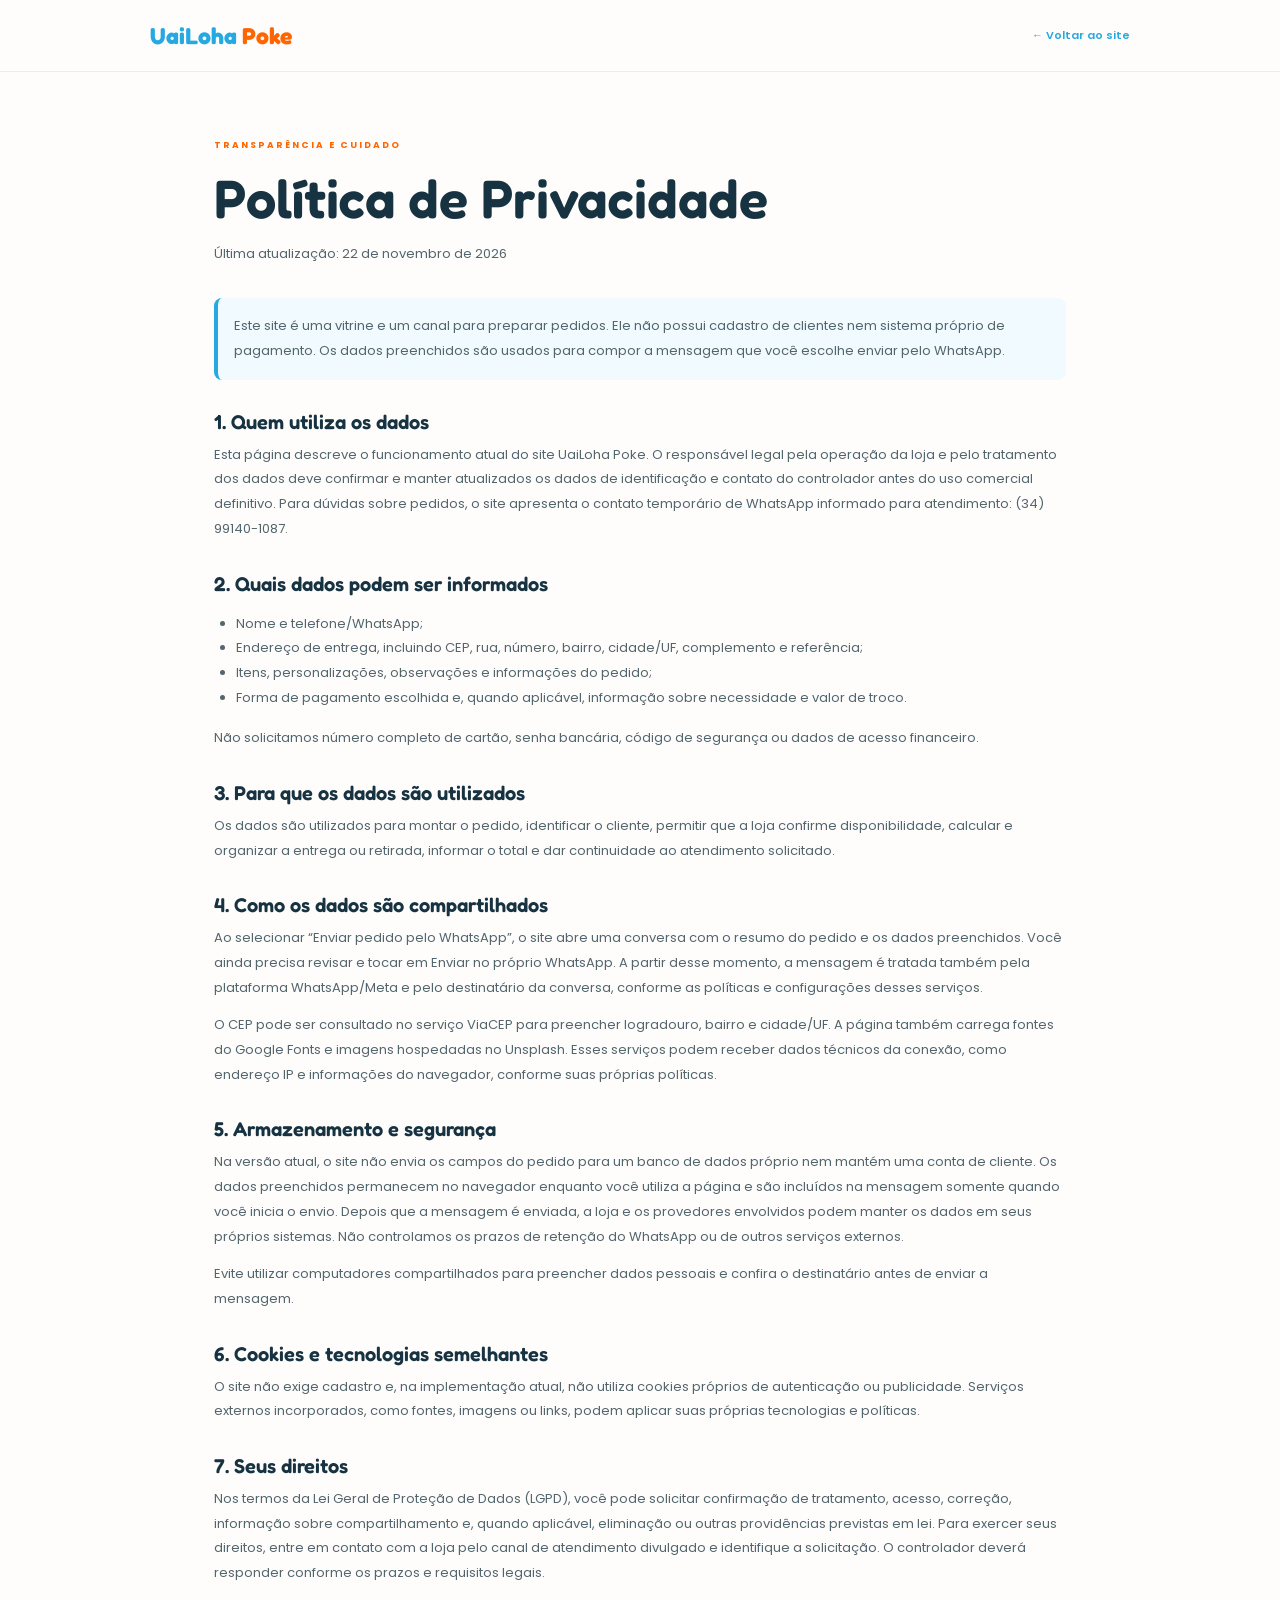
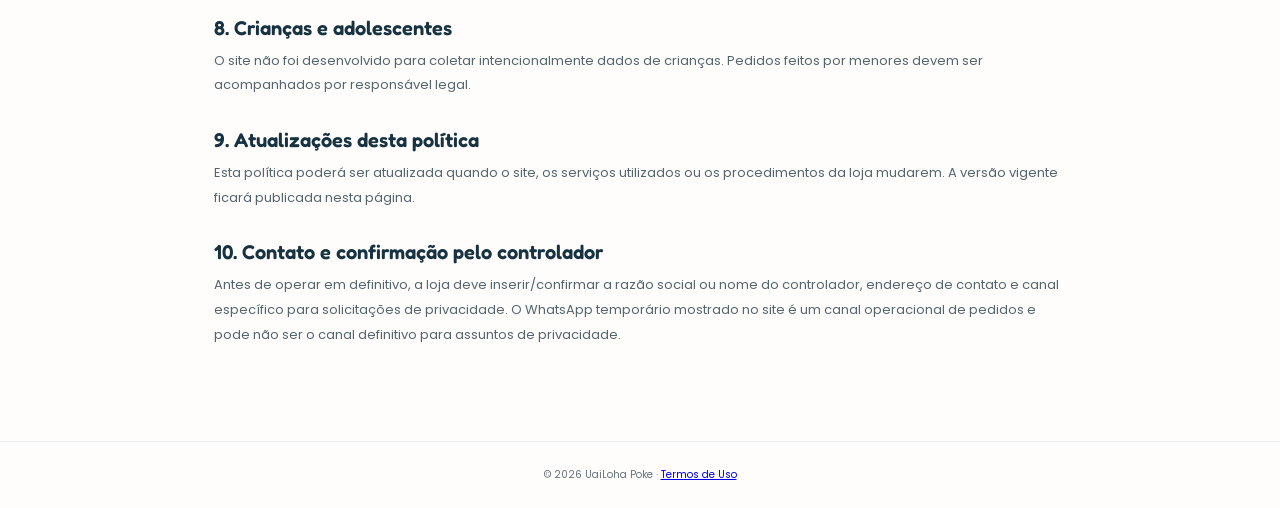
==== politica-de-privacidade.html @ 36ab9972 "Adiciona política de privacidade" ====
<!doctype html>
<html lang="pt-BR"><head><meta charset="UTF-8"><meta name="viewport" content="width=device-width, initial-scale=1"><meta name="theme-color" content="#fffdfc"><meta name="description" content="Entenda quais dados são utilizados no pedido da UaiLoha Poke, para quais finalidades e como são compartilhados."><meta name="robots" content="index,follow"><link rel="canonical" href="https://uailoha-poke.vercel.app/politica-de-privacidade.html"><link rel="preconnect" href="https://fonts.googleapis.com"><link rel="preconnect" href="https://fonts.gstatic.com" crossorigin><link href="https://fonts.googleapis.com/css2?family=Fredoka:wght@500;600;700&family=Poppins:wght@400;500;600;700&display=swap" rel="stylesheet"><link rel="stylesheet" href="styles.css"><style>
.legal-page{min-height:100vh;background:#fffdfc}.legal-header{padding:22px max(6%,calc((100% - 980px)/2));display:flex;align-items:center;justify-content:space-between;border-bottom:1px solid #e9eff1}.legal-brand{font:700 23px var(--fredoka);color:#26a9e1;text-decoration:none}.legal-brand span{color:#ff6600}.legal-back{font:600 11px var(--poppins);color:#26a9e1;text-decoration:none}.legal-content{max-width:900px;margin:0 auto;padding:58px 24px 80px}.legal-content .eyebrow{color:#ff6600}.legal-content h1{font:600 clamp(36px,6vw,54px)/1.05 var(--fredoka);color:#173342;margin:15px 0}.legal-updated{font:400 11px var(--poppins);color:#65737a;margin-bottom:32px}.legal-content h2{font:600 20px var(--fredoka);color:#173342;margin:30px 0 9px}.legal-content p,.legal-content li{font:400 13px/1.9 var(--poppins);color:#53656d}.legal-content ul{padding-left:22px}.legal-alert{background:#f0faff;border-left:4px solid #26a9e1;border-radius:8px;padding:16px;margin:22px 0}.legal-alert p{margin:0}.legal-footer{text-align:center;padding:25px;border-top:1px solid #e9eff1;font:400 10px var(--poppins);color:#65737a}@media(max-width:600px){.legal-header{padding:18px 20px}.legal-content{padding:40px 20px 60px}.legal-content p,.legal-content li{font-size:12px}}
</style><title>Política de Privacidade | UaiLoha Poke</title></head>
<body class="legal-page"><header class="legal-header"><a class="legal-brand" href="index.html">UaiLoha <span>Poke</span></a><a class="legal-back" href="index.html">← Voltar ao site</a></header>
<main class="legal-content"><span class="eyebrow">TRANSPARÊNCIA E CUIDADO</span><h1>Política de Privacidade</h1><p class="legal-updated">Última atualização: 22 de novembro de 2026</p>
<div class="legal-alert"><p>Este site é uma vitrine e um canal para preparar pedidos. Ele não possui cadastro de clientes nem sistema próprio de pagamento. Os dados preenchidos são usados para compor a mensagem que você escolhe enviar pelo WhatsApp.</p></div>
<h2>1. Quem utiliza os dados</h2><p>Esta página descreve o funcionamento atual do site UaiLoha Poke. O responsável legal pela operação da loja e pelo tratamento dos dados deve confirmar e manter atualizados os dados de identificação e contato do controlador antes do uso comercial definitivo. Para dúvidas sobre pedidos, o site apresenta o contato temporário de WhatsApp informado para atendimento: (34) 99140-1087.</p>
<h2>2. Quais dados podem ser informados</h2><ul><li>Nome e telefone/WhatsApp;</li><li>Endereço de entrega, incluindo CEP, rua, número, bairro, cidade/UF, complemento e referência;</li><li>Itens, personalizações, observações e informações do pedido;</li><li>Forma de pagamento escolhida e, quando aplicável, informação sobre necessidade e valor de troco.</li></ul><p>Não solicitamos número completo de cartão, senha bancária, código de segurança ou dados de acesso financeiro.</p>
<h2>3. Para que os dados são utilizados</h2><p>Os dados são utilizados para montar o pedido, identificar o cliente, permitir que a loja confirme disponibilidade, calcular e organizar a entrega ou retirada, informar o total e dar continuidade ao atendimento solicitado.</p>
<h2>4. Como os dados são compartilhados</h2><p>Ao selecionar “Enviar pedido pelo WhatsApp”, o site abre uma conversa com o resumo do pedido e os dados preenchidos. Você ainda precisa revisar e tocar em Enviar no próprio WhatsApp. A partir desse momento, a mensagem é tratada também pela plataforma WhatsApp/Meta e pelo destinatário da conversa, conforme as políticas e configurações desses serviços.</p><p>O CEP pode ser consultado no serviço ViaCEP para preencher logradouro, bairro e cidade/UF. A página também carrega fontes do Google Fonts e imagens hospedadas no Unsplash. Esses serviços podem receber dados técnicos da conexão, como endereço IP e informações do navegador, conforme suas próprias políticas.</p>
<h2>5. Armazenamento e segurança</h2><p>Na versão atual, o site não envia os campos do pedido para um banco de dados próprio nem mantém uma conta de cliente. Os dados preenchidos permanecem no navegador enquanto você utiliza a página e são incluídos na mensagem somente quando você inicia o envio. Depois que a mensagem é enviada, a loja e os provedores envolvidos podem manter os dados em seus próprios sistemas. Não controlamos os prazos de retenção do WhatsApp ou de outros serviços externos.</p><p>Evite utilizar computadores compartilhados para preencher dados pessoais e confira o destinatário antes de enviar a mensagem.</p>
<h2>6. Cookies e tecnologias semelhantes</h2><p>O site não exige cadastro e, na implementação atual, não utiliza cookies próprios de autenticação ou publicidade. Serviços externos incorporados, como fontes, imagens ou links, podem aplicar suas próprias tecnologias e políticas.</p>
<h2>7. Seus direitos</h2><p>Nos termos da Lei Geral de Proteção de Dados (LGPD), você pode solicitar confirmação de tratamento, acesso, correção, informação sobre compartilhamento e, quando aplicável, eliminação ou outras providências previstas em lei. Para exercer seus direitos, entre em contato com a loja pelo canal de atendimento divulgado e identifique a solicitação. O controlador deverá responder conforme os prazos e requisitos legais.</p>
<h2>8. Crianças e adolescentes</h2><p>O site não foi desenvolvido para coletar intencionalmente dados de crianças. Pedidos feitos por menores devem ser acompanhados por responsável legal.</p>
<h2>9. Atualizações desta política</h2><p>Esta política poderá ser atualizada quando o site, os serviços utilizados ou os procedimentos da loja mudarem. A versão vigente ficará publicada nesta página.</p>
<h2>10. Contato e confirmação pelo controlador</h2><p>Antes de operar em definitivo, a loja deve inserir/confirmar a razão social ou nome do controlador, endereço de contato e canal específico para solicitações de privacidade. O WhatsApp temporário mostrado no site é um canal operacional de pedidos e pode não ser o canal definitivo para assuntos de privacidade.</p>
</main><footer class="legal-footer">© 2026 UaiLoha Poke · <a href="termos-de-uso.html">Termos de Uso</a></footer></body></html>
---- styles.css ----
:root{--blue:#26a9e1;--orange:#ff6600;--cream:#fffdfc;--ink:#173342;--muted:#65737a;--line:#e9eff1;--fredoka:"Fredoka",sans-serif;--poppins:"Poppins",sans-serif}*{box-sizing:border-box}html{scroll-behavior:smooth}body{margin:0;background:var(--cream);color:var(--ink);font-family:var(--poppins);-webkit-font-smoothing:antialiased}.announcement{height:30px;background:var(--blue);color:white;display:flex;align-items:center;justify-content:center;gap:10px;font-size:9px;font-weight:700;letter-spacing:1.8px}.announcement span{color:#fff;font-size:13px}.site-header{height:82px;padding:0 7.2%;display:flex;align-items:center;justify-content:space-between;background:var(--cream);position:relative;z-index:5;border-bottom:1px solid rgba(23,51,66,.06)}.brand{display:inline-flex;align-items:center;gap:9px;text-decoration:none;color:var(--blue)}.brand-mark{display:grid;place-items:center;width:39px;height:39px;border-radius:50%;background:var(--orange);color:white;font-size:23px}.brand-name{font:700 25px/ .8 var(--fredoka);letter-spacing:-1px}.brand-name>span{display:block;color:var(--orange);font-size:11px;letter-spacing:4px;margin-top:5px}.main-nav{display:flex;align-items:center;gap:37px}.main-nav a,.text-link{font-size:11px;font-weight:600;text-decoration:none;color:var(--ink);transition:.2s}.main-nav a:hover,.text-link:hover{color:var(--orange)}.main-nav .nav-cta{background:var(--orange);color:white;padding:13px 20px;border-radius:30px}.nav-cta span{margin-left:12px}.menu-toggle{display:none}.hero{position:relative;min-height:610px;padding:76px 10% 75px;display:grid;grid-template-columns:1fr 1fr;align-items:center;gap:5%;overflow:hidden;background:linear-gradient(110deg,#fffdfc 0%,#fffdfc 55%,#f0faff 55%,#f0faff 100%)}.hero-copy{max-width:510px;position:relative;z-index:2}.eyebrow{display:inline-flex;align-items:center;gap:9px;color:var(--orange);font-size:9px;font-weight:700;letter-spacing:2px}.eyebrow-dot{width:7px;height:7px;background:var(--blue);border-radius:50%}h1,h2,h3,p{margin-top:0}.hero h1{font:600 clamp(52px,6vw,82px)/.98 var(--fredoka);letter-spacing:-2.5px;margin:22px 0;color:var(--ink)}h1 em,h2 em{font-style:normal;color:var(--orange)}.hero-copy>p,.intro-copy>p,.section-heading>p{font-size:13px;line-height:2;color:var(--muted);max-width:400px}.hero-actions{display:flex;align-items:center;gap:25px;margin-top:30px}.button{display:inline-flex;align-items:center;gap:25px;padding:16px 22px;border-radius:30px;text-decoration:none;font-size:11px;font-weight:700;transition:transform .2s,box-shadow .2s}.button:hover{transform:translateY(-3px);box-shadow:0 9px 22px #17334220}.button-primary{background:var(--orange);color:white}.button span{font-size:16px}.text-link span{font-size:16px;margin-left:8px;color:var(--orange)}.hero-note{display:flex;align-items:center;gap:12px;margin-top:57px;font-size:8px;line-height:1.8;letter-spacing:1.3px;color:var(--muted)}.hero-note b{color:var(--ink)}.note-flower{font-size:28px;color:var(--blue)}.hero-visual{position:relative;max-width:510px;justify-self:center;width:100%;padding:15px}.hero-photo-wrap{height:420px;border-radius:48% 48% 43% 43%;overflow:hidden;transform:rotate(3deg);box-shadow:0 20px 60px #17334220;border:9px solid white}.hero-photo{width:100%;height:100%;object-fit:cover}.photo-sticker{position:absolute;display:grid;place-content:center;text-align:center;width:93px;height:93px;border-radius:50%;font:600 12px/1.15 var(--fredoka);letter-spacing:1px;box-shadow:0 8px 20px #17334220}.sticker-top{right:-2px;top:18px;background:var(--blue);color:white;transform:rotate(12deg)}.sticker-top b{font-size:18px}.sticker-bottom{left:-12px;bottom:25px;background:var(--orange);color:white;transform:rotate(-10deg);font-size:9px}.sticker-bottom span{font-size:21px}.decor{position:absolute;color:var(--orange);font-size:48px}.decor-one{left:-28px;top:38px}.decor-two{right:1px;bottom:0;color:var(--blue);font-size:36px}.hero-bottom{position:absolute;bottom:0;left:0;right:0;height:40px;padding:0 7%;display:flex;justify-content:space-between;align-items:center;border-top:1px solid #17334212;color:#8b999e;font-size:8px;font-weight:600;letter-spacing:1.5px}.section-pad{padding:105px 12%}.intro{display:grid;grid-template-columns:1fr 1fr;align-items:center;gap:12%;background:white}.intro-art{position:relative;max-width:440px}.intro-art img{display:block;width:100%;height:360px;object-fit:cover;border-radius:12px 100px 12px 12px}.round-stamp{position:absolute;right:-32px;bottom:22px;width:112px;height:112px;border-radius:50%;display:grid;place-content:center;text-align:center;background:var(--blue);color:white;font:600 12px/1.3 var(--fredoka);letter-spacing:1px;transform:rotate(9deg);border:5px solid white}.round-stamp b{font-size:20px}.intro-copy h2,.section-heading h2,.closing-cta h2{font:600 clamp(38px,4.5vw,58px)/1.08 var(--fredoka);letter-spacing:-1px;margin:18px 0}.intro-copy>p{max-width:430px;margin-bottom:25px}.orange-link{color:var(--orange)}.build-section{background:#f1faff}.section-heading{text-align:center;max-width:600px;margin:0 auto 43px}.section-heading h2{margin:14px 0}.section-heading>p{margin:0 auto;max-width:500px}.build-grid{display:grid;grid-template-columns:repeat(3,1fr);gap:18px}.build-card{min-height:255px;padding:24px 25px;border-radius:12px;position:relative;overflow:hidden}.card-blue{background:#dff4fd}.card-orange{background:#fff0e7}.card-cream{background:#fffdfc;border:1px solid #e9eff1}.card-number{font-size:8px;font-weight:700;letter-spacing:1.7px;color:#73848a}.ingredient-art{height:100px;display:grid;place-items:center;font-size:74px;font-family:var(--fredoka);line-height:1}.art-base{color:var(--blue)}.art-flavor{color:var(--orange)}.art-finish{color:var(--blue)}.build-card h3{font:600 21px var(--fredoka);margin:9px 0 5px}.build-card p{font-size:10px;line-height:1.8;color:var(--muted);margin:0;max-width:240px}.menu-disclaimer{text-align:center;font-size:9px;color:#8b999e;margin:20px 0 0}.closing-cta{position:relative;text-align:center;background:var(--orange);color:white;padding:83px 20px 88px;overflow:hidden}.closing-cta .eyebrow{color:#fff4e9}.closing-cta h2{font-size:clamp(43px,5vw,65px);margin:15px 0}.closing-cta h2 em{color:#173342}.closing-cta p{font-size:12px;color:#fff1e7;margin-bottom:25px}.cta-flower{position:absolute;left:12%;top:28px;font-size:75px;opacity:.18}.button-light{background:white;color:var(--orange)}.site-footer{min-height:95px;padding:22px 7%;display:flex;align-items:center;justify-content:space-between;background:#fff;color:#89969b;font-size:8px;letter-spacing:1.2px}.footer-brand .brand-mark{width:32px;height:32px;font-size:18px}.footer-brand .brand-name{font-size:20px}.footer-brand .brand-name>span{font-size:9px}.site-footer>span b{color:var(--orange);font-size:13px}@media(max-width:850px){.site-header{padding:0 5%;height:72px}.main-nav{gap:18px}.hero{padding:60px 7% 70px;gap:2%}.hero-photo-wrap{height:350px}.section-pad{padding:80px 8%}.intro{gap:9%}}@media(max-width:650px){.announcement{height:27px;font-size:8px;letter-spacing:1.2px}.site-header{height:68px}.brand-name{font-size:22px}.brand-mark{width:34px;height:34px}.menu-toggle{display:flex;flex-direction:column;gap:5px;border:0;background:none;padding:10px}.menu-toggle i{width:22px;height:2px;background:var(--ink);display:block}.main-nav{display:none;position:absolute;top:68px;left:0;right:0;padding:20px 6% 25px;background:white;box-shadow:0 15px 20px #17334212;flex-direction:column;align-items:stretch;gap:20px}.main-nav.open{display:flex}.main-nav a{font-size:12px}.main-nav .nav-cta{text-align:center}.hero{display:flex;flex-direction:column;align-items:stretch;padding:53px 7% 65px;background:linear-gradient(180deg,#fffdfc 0%,#fffdfc 48%,#f0faff 48%,#f0faff 100%);gap:35px}.hero h1{font-size:58px;letter-spacing:-2px;margin:17px 0}.hero-copy>p{font-size:12px;max-width:330px}.hero-actions{gap:17px;flex-wrap:wrap;margin-top:23px}.button{padding:14px 18px;gap:15px}.hero-note{margin-top:28px}.hero-visual{max-width:390px;width:90%;padding:10px}.hero-photo-wrap{height:300px;border-width:7px}.photo-sticker{width:78px;height:78px;font-size:10px}.sticker-top{right:-10px;top:8px}.sticker-bottom{left:-13px;bottom:16px;font-size:8px}.decor-one{left:-18px;top:22px;font-size:35px}.hero-bottom{height:34px;padding:0 6%;font-size:6px;letter-spacing:.8px}.hero-bottom span:last-child{display:none}.section-pad{padding:70px 7%}.intro{display:flex;flex-direction:column;align-items:stretch;gap:43px}.intro-art{width:88%;margin:0 auto}.intro-art img{height:280px}.round-stamp{width:95px;height:95px;right:-26px;font-size:10px}.intro-copy h2,.section-heading h2{font-size:43px}.intro-copy>p,.section-heading>p{font-size:11px}.build-grid{grid-template-columns:1fr;gap:12px}.build-card{min-height:205px;padding:20px 23px}.ingredient-art{height:75px;font-size:58px}.build-card h3{font-size:20px}.closing-cta{padding:70px 20px 75px}.closing-cta h2{font-size:48px}.cta-flower{left:4%;font-size:52px}.site-footer{padding:23px 6%;gap:15px;flex-wrap:wrap}.site-footer>span:nth-child(2){order:3;width:100%;text-align:center}.site-footer>span:last-child{font-size:7px}}
/* Logo oficial enviado pelo cliente */
.brand-logo{display:block;width:190px;height:58px;object-fit:contain;object-position:left center}.footer-logo{width:160px;height:48px}@media(max-width:650px){.brand-logo{width:158px;height:50px}.footer-logo{width:145px;height:44px}}

/* Ajuste fino: logo proporcional e contida no cabeçalho */
.site-header{height:76px;min-height:76px}
.site-header .brand{height:100%;display:flex;align-items:center;flex:0 0 auto;max-width:195px;overflow:hidden}
.site-header .brand-logo{width:auto!important;height:auto!important;max-width:170px!important;max-height:50px!important;object-fit:contain;object-position:left center}
.site-footer .footer-logo{width:auto!important;height:auto!important;max-width:155px!important;max-height:44px!important;object-fit:contain}
@media(max-width:650px){
  .site-header{height:68px;min-height:68px}
  .site-header .brand{max-width:162px}
  .site-header .brand-logo{max-width:145px!important;max-height:43px!important}
  .site-footer .footer-logo{max-width:135px!important;max-height:39px!important}
}


/* Cardápio demonstrativo */
.menu-grid{display:grid;grid-template-columns:repeat(2,minmax(0,1fr));gap:22px;max-width:980px;margin:0 auto}
.menu-card{background:#fff;border:1px solid #e9eff1;border-radius:16px;overflow:hidden;box-shadow:0 8px 26px #1733420b;transition:transform .22s,box-shadow .22s}
.menu-card:hover{transform:translateY(-5px);box-shadow:0 15px 32px #17334216}
.menu-photo{height:230px;position:relative;overflow:hidden;background:#eaf7fc}
.menu-photo img{width:100%;height:100%;object-fit:cover;display:block;transition:transform .35s}
.menu-card:hover .menu-photo img{transform:scale(1.04)}
.menu-tag{position:absolute;top:15px;left:15px;background:var(--blue);color:#fff;padding:8px 12px;border-radius:30px;font-size:8px;font-weight:700;letter-spacing:1px}
.menu-tag.tag-orange{background:var(--orange)}
.menu-info{padding:20px 21px 17px}
.menu-title-row{display:flex;align-items:center;justify-content:space-between;gap:12px}
.menu-title-row h3{font:600 23px var(--fredoka);margin:0;color:var(--ink)}
.menu-title-row strong{font:700 17px var(--fredoka);color:var(--orange);white-space:nowrap}
.menu-info>p{font-size:10px;line-height:1.9;color:var(--muted);margin:11px 0 16px;min-height:38px}
.menu-meta{border-top:1px solid var(--line);padding-top:12px;display:flex;justify-content:space-between;gap:10px;color:#829198;font-size:9px;font-weight:600}
.menu-disclaimer{max-width:720px;margin:24px auto 0;padding:12px 16px;border:1px dashed #cbdfe8;border-radius:9px;line-height:1.7}
@media(max-width:650px){.menu-grid{grid-template-columns:1fr;gap:16px}.menu-photo{height:210px}.menu-info{padding:17px}.menu-title-row h3{font-size:21px}.menu-title-row strong{font-size:16px}.menu-info>p{min-height:0}.menu-disclaimer{font-size:8px;margin-top:18px}}

/* Personalização do poke e sacola */
.bag-button{border:0;background:#e7f6fc;color:var(--ink);border-radius:30px;padding:11px 15px;font:600 11px var(--poppins);cursor:pointer;display:flex;align-items:center;gap:8px}
.bag-button b{background:var(--orange);color:#fff;border-radius:50%;min-width:20px;height:20px;display:grid;place-items:center;font-size:10px}
.menu-card{cursor:pointer}.menu-card:focus-within{outline:2px solid var(--blue)}
.ui-overlay,.bag-overlay{position:fixed;inset:0;background:#10232dcc;z-index:30;display:none;align-items:center;justify-content:center;padding:22px}
.ui-overlay.open,.bag-overlay.open{display:flex}
.customizer-panel{position:relative;background:#fffdfc;width:min(960px,100%);max-height:92vh;overflow:auto;border-radius:20px;display:grid;grid-template-columns:.85fr 1.15fr;box-shadow:0 25px 80px #07192355}
.customizer-image{min-height:100%;background:#eaf7fc}.customizer-image img{width:100%;height:100%;min-height:540px;object-fit:cover;display:block}
.customizer-content{padding:35px 34px 30px}.customizer-content h2,.bag-heading h2{font:600 35px var(--fredoka);margin:8px 0;color:var(--ink)}.customizer-content>p{font-size:11px;color:var(--muted);line-height:1.8}
.panel-close{border:0;background:#fff;color:var(--ink);font-size:28px;width:38px;height:38px;border-radius:50%;cursor:pointer;box-shadow:0 2px 12px #17334218}
.customizer-panel>.panel-close{position:absolute;right:14px;top:14px;z-index:2}
.ingredient-group{border-top:1px solid var(--line);padding:15px 0 10px}.ingredient-group h3{font:600 17px var(--fredoka);margin:0 0 10px}.ingredient-options{display:grid;grid-template-columns:repeat(2,minmax(0,1fr));gap:8px}
.ingredient-option{display:flex;align-items:center;gap:8px;border:1px solid #e5edf0;border-radius:9px;padding:9px;font-size:10px;color:var(--ink);cursor:pointer}
.ingredient-option input{accent-color:var(--orange);width:15px;height:15px}.ingredient-option span{flex:1}.ingredient-option small{color:var(--orange);font-weight:700;white-space:nowrap}
.nutrition-note{font-size:9px;line-height:1.6;color:#829198;padding:9px 0}
.custom-totals{display:flex;justify-content:space-between;gap:12px;background:#eff9fd;border-radius:12px;padding:14px 16px;margin:8px 0 15px}
.custom-totals div{display:flex;flex-direction:column;gap:4px}.custom-totals small{font-size:8px;letter-spacing:1px;color:#73848a;font-weight:700}.custom-totals strong{font:600 21px var(--fredoka);color:var(--orange)}
.add-to-bag{border:0;cursor:pointer;width:100%;justify-content:center}
.bag-overlay{justify-content:flex-end;padding:0}.bag-panel{height:100%;width:min(440px,100%);background:#fffdfc;padding:28px 25px;display:flex;flex-direction:column;box-shadow:-15px 0 55px #07192333}
.bag-heading{display:flex;align-items:center;justify-content:space-between;border-bottom:1px solid var(--line);padding-bottom:18px}.bag-heading h2{font-size:29px;margin-bottom:0}.bag-heading h2 span{color:var(--orange)}
.bag-items{flex:1;overflow:auto;padding:15px 0}.bag-empty{text-align:center;color:#829198;font-size:12px;padding:50px 15px}
.bag-item{border-bottom:1px solid var(--line);padding:13px 0;display:grid;grid-template-columns:1fr auto;gap:8px}.bag-item h3{font:600 17px var(--fredoka);margin:0 0 5px}.bag-item p{font-size:9px;line-height:1.6;color:#829198;margin:0}.bag-item strong{color:var(--orange);font:600 16px var(--fredoka)}
.bag-item-actions{display:flex;align-items:center;gap:8px;margin-top:9px}.bag-item-actions button{border:1px solid #dce8ec;background:white;border-radius:7px;padding:4px 9px;cursor:pointer;color:var(--ink)}.bag-item-actions .remove-item{color:#d64e36;border:0}
.bag-footer{border-top:1px solid var(--line);padding-top:16px}.bag-total{display:flex;justify-content:space-between;font-size:13px}.bag-total strong{font:600 23px var(--fredoka);color:var(--orange)}.bag-footer>p{font-size:10px;color:#829198;margin:5px 0 15px}.bag-checkout{border:0;width:100%;justify-content:center;cursor:pointer}.bag-checkout:disabled{opacity:.45;cursor:not-allowed}.bag-footer>small{display:block;text-align:center;font-size:8px;color:#929da2;margin-top:10px}
body.modal-open{overflow:hidden}
@media(max-width:700px){.bag-button{padding:9px 11px;font-size:10px}.customizer-panel{display:block;max-height:94vh}.customizer-image{height:170px;min-height:0}.customizer-image img{height:170px;min-height:0}.customizer-content{padding:22px 18px}.customizer-content h2{font-size:29px}.ingredient-options{gap:6px}.ingredient-option{font-size:9px;padding:8px}.ui-overlay{padding:10px}.customizer-panel>.panel-close{top:10px;right:10px}.bag-panel{padding:22px 18px}}

/* Avaliações e informações comerciais */
.trust-section{background:#fffdfc}
.trust-summary{max-width:920px;margin:0 auto 24px;padding:28px;display:grid;grid-template-columns:200px 1fr;gap:25px;align-items:center;background:#f0faff;border-radius:16px}
.rating-score{display:flex;flex-direction:column;align-items:center;gap:5px}
.rating-score>strong{font:700 58px/.95 var(--fredoka);color:var(--ink)}
.rating-stars{color:#ff9b28;letter-spacing:3px;font-size:19px}
.rating-score small,.reviews-note{font-size:9px;color:#829198}
.trust-facts{display:grid;grid-template-columns:repeat(3,1fr);gap:12px}
.trust-facts div{display:flex;flex-direction:column;gap:6px;padding-left:15px;border-left:1px solid #d8e9f0}
.trust-facts b{font:600 17px var(--fredoka);color:var(--orange)}
.trust-facts span{font-size:9px;line-height:1.6;color:var(--muted)}
.review-grid{max-width:920px;margin:0 auto 35px;display:grid;grid-template-columns:repeat(3,1fr);gap:14px}
.review-grid blockquote{margin:0;padding:22px;background:#fff;border:1px solid var(--line);border-radius:13px;font:500 13px/1.8 var(--poppins);color:var(--ink)}
.review-grid blockquote:before{content:"★★★★★";display:block;color:#ff9b28;letter-spacing:2px;font-size:12px;margin-bottom:10px}
.store-details{max-width:920px;margin:0 auto;padding:27px 30px;border-radius:15px;background:#fff2e9;display:grid;grid-template-columns:1fr 1fr;gap:20px;align-items:center}
.store-details h3{font:600 25px var(--fredoka);margin:8px 0}
.store-details p{font-size:11px;line-height:1.8;color:var(--muted);margin:0}
.store-contact{display:flex;flex-direction:column;align-items:flex-start;gap:10px}
.store-contact>a:not(.button){font-size:11px;font-weight:600;color:var(--ink);text-decoration:none}
.store-contact .button{border:0}
.store-contact small{font-size:9px;color:#829198}
.reviews-note{text-align:center;margin:17px auto 0;max-width:720px;line-height:1.7}
.finalize-order{width:100%;justify-content:center;margin-top:10px;border:0;cursor:pointer}
.finalize-order:disabled{opacity:.45;cursor:not-allowed}
@media(max-width:650px){.trust-summary{grid-template-columns:1fr;padding:22px 16px;gap:22px}.trust-facts{gap:7px}.trust-facts div{padding-left:9px}.trust-facts b{font-size:14px}.trust-facts span{font-size:8px}.review-grid{grid-template-columns:1fr}.review-grid blockquote{font-size:12px}.store-details{grid-template-columns:1fr;padding:23px 19px}.store-contact .button{width:100%;justify-content:center}}

/* Seleção de pagamento e troco na sacola */
.payment-section{padding:15px 0 12px;border-top:1px solid var(--line);margin-top:12px}
.payment-section h3{font:600 18px var(--fredoka);margin:0 0 10px}
.payment-label{display:block;font-size:10px;font-weight:600;color:var(--ink);margin:9px 0 6px}
.payment-section select,.payment-section input[type="number"]{width:100%;padding:11px 12px;border:1px solid #dce8ec;border-radius:9px;background:#fff;color:var(--ink);font:500 10px var(--poppins);outline-color:var(--blue)}
.change-options{padding:9px 11px;margin-top:10px;background:#f0faff;border-radius:10px}
.change-choice{display:flex;gap:20px}
.change-choice label{font-size:10px;display:flex;align-items:center;gap:6px}
.change-choice input{accent-color:var(--orange)}

/* Aceite de termos no checkout */
.terms-acceptance{padding:12px 0 4px;border-top:1px solid var(--line);margin-top:12px}
.terms-acceptance>label{display:flex;align-items:flex-start;gap:9px;font-size:10px;line-height:1.7;color:var(--ink);cursor:pointer}
.terms-acceptance input{margin:2px 0 0;accent-color:var(--orange);width:15px;height:15px;flex:0 0 auto}
.terms-acceptance a{color:var(--orange);font-weight:700;text-decoration:underline}
.terms-acceptance small{display:block;color:#c3442f;font-size:9px;margin-top:5px}
.terms-dialog{border:0;border-radius:16px;padding:0;width:min(520px,calc(100% - 28px));max-height:85vh;box-shadow:0 25px 80px #07192355;color:var(--ink)}
.terms-dialog::backdrop{background:#10232dcc}
.terms-dialog-content{position:relative;padding:28px 25px}
.terms-dialog-content .panel-close{position:absolute;right:12px;top:10px}
.terms-dialog-content h3{font:600 25px var(--fredoka);padding-right:30px;margin:0 0 15px}
.terms-dialog-content p{font-size:11px;line-height:1.8;color:var(--muted)}
.terms-dialog-content .button{border:0;cursor:pointer}


/* Checkout em página própria — navegação clara e layout responsivo */
body.checkout-open{overflow:hidden}
body.checkout-open>.announcement,body.checkout-open>.site-header,body.checkout-open>main,body.checkout-open>.site-footer{visibility:hidden}
.bag-overlay{z-index:60;align-items:stretch;justify-content:stretch;padding:0;background:#f5fbfd;overflow-y:auto}
.bag-overlay.open{display:flex}
.bag-panel.checkout-page{width:100%;height:100%;min-height:100vh;max-height:none;overflow:auto;border-radius:0;box-shadow:none;padding:0 clamp(22px,6vw,92px) 48px;background:#f8fcfd;display:grid;grid-template-columns:minmax(0,1fr) minmax(330px,420px);grid-template-rows:auto auto 1fr;column-gap:clamp(28px,5vw,76px);align-content:start}
.checkout-topbar{grid-column:1/-1;display:flex;align-items:center;justify-content:space-between;gap:18px;padding:22px 0;border-bottom:1px solid #e1edf1;margin-bottom:35px}
.checkout-back{border:0;background:transparent;color:var(--ink);font:600 11px var(--poppins);cursor:pointer;padding:10px 0}
.checkout-back span{font-size:19px;color:var(--orange);vertical-align:-2px;margin-right:7px}
.checkout-steps{display:flex;align-items:center;gap:14px;color:#9aa9af;font-size:9px;letter-spacing:.5px}
.checkout-steps i{width:42px;height:1px;background:#d8e7ec}.checkout-steps b{font-weight:600;margin-left:5px}
.checkout-steps .step-done{color:#7b9aa6}.checkout-steps .step-current{color:var(--orange);font-weight:700}
.checkout-secure{font-size:9px;color:#7b929c}
.bag-heading{grid-column:1/-1;border:0;padding:0 0 24px;display:block}
.bag-heading h2{font-size:clamp(30px,4vw,43px);margin:8px 0 7px}
.checkout-subtitle{font-size:11px;line-height:1.8;color:var(--muted);margin:0}
.bag-heading>.panel-close{position:absolute;right:clamp(22px,6vw,92px);top:95px;background:#fff;border:1px solid #e4eef1}
.bag-items{grid-column:1;grid-row:3;overflow:visible;padding:0 0 30px;min-height:200px}
.bag-item{padding:20px 0;grid-template-columns:1fr auto;gap:15px}.bag-item h3{font-size:19px}.bag-item p{font-size:10px;max-width:560px}
.bag-item-actions button{padding:7px 12px;font:500 10px var(--poppins)}.bag-item-actions .remove-item{background:#fff6f2}
.bag-empty{background:#fff;border:1px dashed #cfe1e8;border-radius:15px;padding:45px 20px}
.bag-footer{grid-column:2;grid-row:3;align-self:start;position:sticky;top:20px;max-height:calc(100vh - 40px);overflow-y:auto;border:1px solid #e3edf1;border-radius:18px;background:#fff;padding:23px;box-shadow:0 12px 35px #1733420b}
.bag-total{font-size:12px}.bag-total strong{font-size:27px}.bag-footer>p{margin-bottom:17px}
.payment-section{margin-top:15px}.payment-section h3{font-size:20px}
.payment-section select,.payment-section input[type="number"]{font-size:11px;padding:13px}
.terms-acceptance{padding:15px 0 5px}.terms-acceptance>label{font-size:10px}
.bag-checkout,.finalize-order{min-height:48px;border-radius:11px;font-size:11px}
.bag-checkout{background:#eaf7fc;color:var(--ink);margin-top:15px}.finalize-order{margin-top:9px}
.bag-footer>small{line-height:1.7}
@media(max-width:800px){.bag-panel.checkout-page{grid-template-columns:minmax(0,1fr) minmax(280px,350px);padding-left:24px;padding-right:24px;column-gap:22px}.bag-heading>.panel-close{right:24px}}
@media(max-width:650px){
 .bag-panel.checkout-page{display:flex;flex-direction:column;gap:0;padding:0 18px 30px;min-height:100vh}
 .checkout-topbar{position:sticky;top:0;z-index:3;background:#f8fcfd;padding:13px 0;margin-bottom:22px;flex-wrap:wrap}
 .checkout-steps{order:3;width:100%;justify-content:center;padding-top:9px;border-top:1px solid #e8f0f3}
 .checkout-secure{font-size:8px}.bag-heading{padding:0 0 18px}
 .bag-heading h2{font-size:31px;padding-right:40px}.bag-heading>.panel-close{top:78px;right:18px;width:34px;height:34px}
 .checkout-subtitle{font-size:10px;max-width:300px}.bag-items{padding:0 0 15px;min-height:100px}
 .bag-footer{position:static;max-height:none;overflow:visible;padding:18px 15px;margin-bottom:20px}
 .bag-item{padding:16px 0}.bag-item h3{font-size:17px}.bag-item p{font-size:9px}
 .payment-section select,.payment-section input[type="number"]{font-size:10px}
}

/* Opções visuais de pagamento com ícones próprios */
.payment-method-native{position:absolute!important;width:1px!important;height:1px!important;padding:0!important;margin:-1px!important;overflow:hidden!important;clip:rect(0,0,0,0)!important;white-space:nowrap!important;border:0!important}
.payment-method-grid{display:grid;grid-template-columns:repeat(2,minmax(0,1fr));gap:9px;margin-top:8px}
.payment-option{position:relative;display:flex;align-items:center;gap:10px;min-height:65px;padding:10px;border:1px solid #e1ebef;border-radius:12px;background:#fff;cursor:pointer;transition:border-color .18s,background .18s,transform .18s}
.payment-option:hover{border-color:var(--blue);transform:translateY(-1px)}
.payment-option:has(input:checked){border:1.5px solid var(--blue);background:#eef9fd;box-shadow:0 0 0 2px #26a9e115}
.payment-option input{position:absolute;opacity:0;pointer-events:none}
.payment-option:focus-within{outline:2px solid var(--blue);outline-offset:2px}
.payment-icon{width:34px;height:34px;flex:0 0 34px;display:grid;place-items:center;border-radius:10px;background:#eaf7fc;color:#168fc2}
.payment-icon svg{width:23px;height:23px;display:block}
.pix-icon{background:#e7f8f4;color:#159b80}
.payment-option-copy{display:flex;flex-direction:column;gap:2px;min-width:0}
.payment-option-copy b{font:600 11px var(--poppins);color:var(--ink)}
.payment-option-copy small{font:400 8px var(--poppins);color:var(--muted);line-height:1.35}
.payment-option-delivery{grid-column:1/-1;min-height:58px}
@media(max-width:650px){.payment-method-grid{gap:7px}.payment-option{min-height:61px;padding:8px;gap:8px}.payment-icon{width:31px;height:31px;flex-basis:31px}.payment-option-copy b{font-size:10px}.payment-option-copy small{font-size:7px}}


/* Entrega, retirada e identificação do cliente no checkout */
.delivery-section{margin:18px 0 20px;padding:17px 0;border-top:1px solid #e7eff2;border-bottom:1px solid #e7eff2}
.delivery-section h3{font:600 19px var(--fredoka);margin:0 0 12px;color:var(--ink)}
.delivery-choice{display:grid;grid-template-columns:1fr 1fr;gap:8px}
.delivery-option{display:flex;align-items:flex-start;gap:9px;padding:12px;border:1px solid #e1ebef;border-radius:11px;background:#fff;cursor:pointer}
.delivery-option:has(input:checked){border-color:var(--blue);background:#eef9fd;box-shadow:0 0 0 2px #26a9e115}
.delivery-option input{margin:3px 0 0;accent-color:var(--blue)}
.delivery-option span{display:flex;flex-direction:column;gap:4px}.delivery-option b{font:600 10px var(--poppins)}.delivery-option small{font:400 8px/1.5 var(--poppins);color:var(--muted)}
.customer-details{margin-top:16px}.customer-details h4{font:600 13px var(--poppins);margin:0 0 10px}.checkout-fields{display:grid;grid-template-columns:1fr 1fr;gap:10px}
.checkout-fields label{display:flex;flex-direction:column;gap:5px;font:500 9px var(--poppins);color:var(--ink)}.checkout-fields label small{display:inline;color:var(--muted);font-weight:400}
.checkout-fields input{width:100%;min-width:0;border:1px solid #dfe9ed;border-radius:8px;padding:10px 11px;font:400 10px var(--poppins);color:var(--ink);background:#fff;outline:none}
.checkout-fields input:focus{border-color:var(--blue);box-shadow:0 0 0 3px #26a9e11a}
.delivery-address-fields{margin-top:15px}.address-fields .field-wide{grid-column:1/-1}
.delivery-hint{font:400 9px/1.6 var(--poppins);color:var(--muted);margin:10px 0 0}
.checkout-price-row{display:flex;justify-content:space-between;align-items:center;gap:12px;font:500 10px var(--poppins);padding:7px 0;color:var(--muted)}.checkout-price-row strong{color:var(--ink);font-weight:600}
.checkout-grand-total{border-top:1px solid #e7eff2;margin-top:5px;padding:12px 0 3px;color:var(--ink);font-size:12px}.checkout-grand-total strong{font:600 22px var(--fredoka);color:var(--orange)}
@media(max-width:650px){.delivery-choice{grid-template-columns:1fr 1fr}.checkout-fields{grid-template-columns:1fr 1fr}.checkout-fields input{padding:10px 8px;font-size:9px}.delivery-option{padding:10px 8px}.delivery-option b{font-size:9px}.delivery-option small{font-size:7px}}

/* Links, FAQ, consulta CEP e resumo do pedido */
.store-links{display:flex;flex-wrap:wrap;gap:9px 16px;margin-top:16px}.store-links a,.reviews-note a{font-size:10px;font-weight:700;color:var(--blue);text-decoration:none}.store-links a:hover,.reviews-note a:hover{text-decoration:underline;color:var(--orange)}
.faq-section{background:#f0faff}.faq-list{max-width:850px;margin:0 auto;display:grid;gap:10px}.faq-list details{background:#fff;border:1px solid #e1edf1;border-radius:12px;padding:0 18px}.faq-list summary{position:relative;cursor:pointer;list-style:none;padding:17px 30px 17px 0;font:600 13px var(--poppins);color:var(--ink)}.faq-list summary::-webkit-details-marker{display:none}.faq-list summary:after{content:"+";position:absolute;right:2px;top:12px;color:var(--orange);font:600 23px var(--fredoka)}.faq-list details[open] summary:after{content:"−"}.faq-list details p{font-size:11px;line-height:1.8;color:var(--muted);padding:0 0 16px;margin:0}
.cep-status{font:400 8px/1.6 var(--poppins);color:var(--muted);margin:8px 0 0}.checkout-order-summary{margin:14px 0 6px;padding:13px;background:#f0faff;border:1px solid #dceef5;border-radius:11px}.checkout-order-summary h4{font:600 13px var(--poppins);margin:0 0 8px}.checkout-order-summary p{font:400 9px/1.7 var(--poppins);color:var(--muted);margin:0 0 7px;white-space:pre-line;overflow-wrap:anywhere}
@media(max-width:650px){.store-links{display:grid;gap:10px}.faq-list summary{font-size:11px}.faq-list details p{font-size:10px}.checkout-order-summary{padding:11px}.checkout-order-summary p{font-size:8px}}
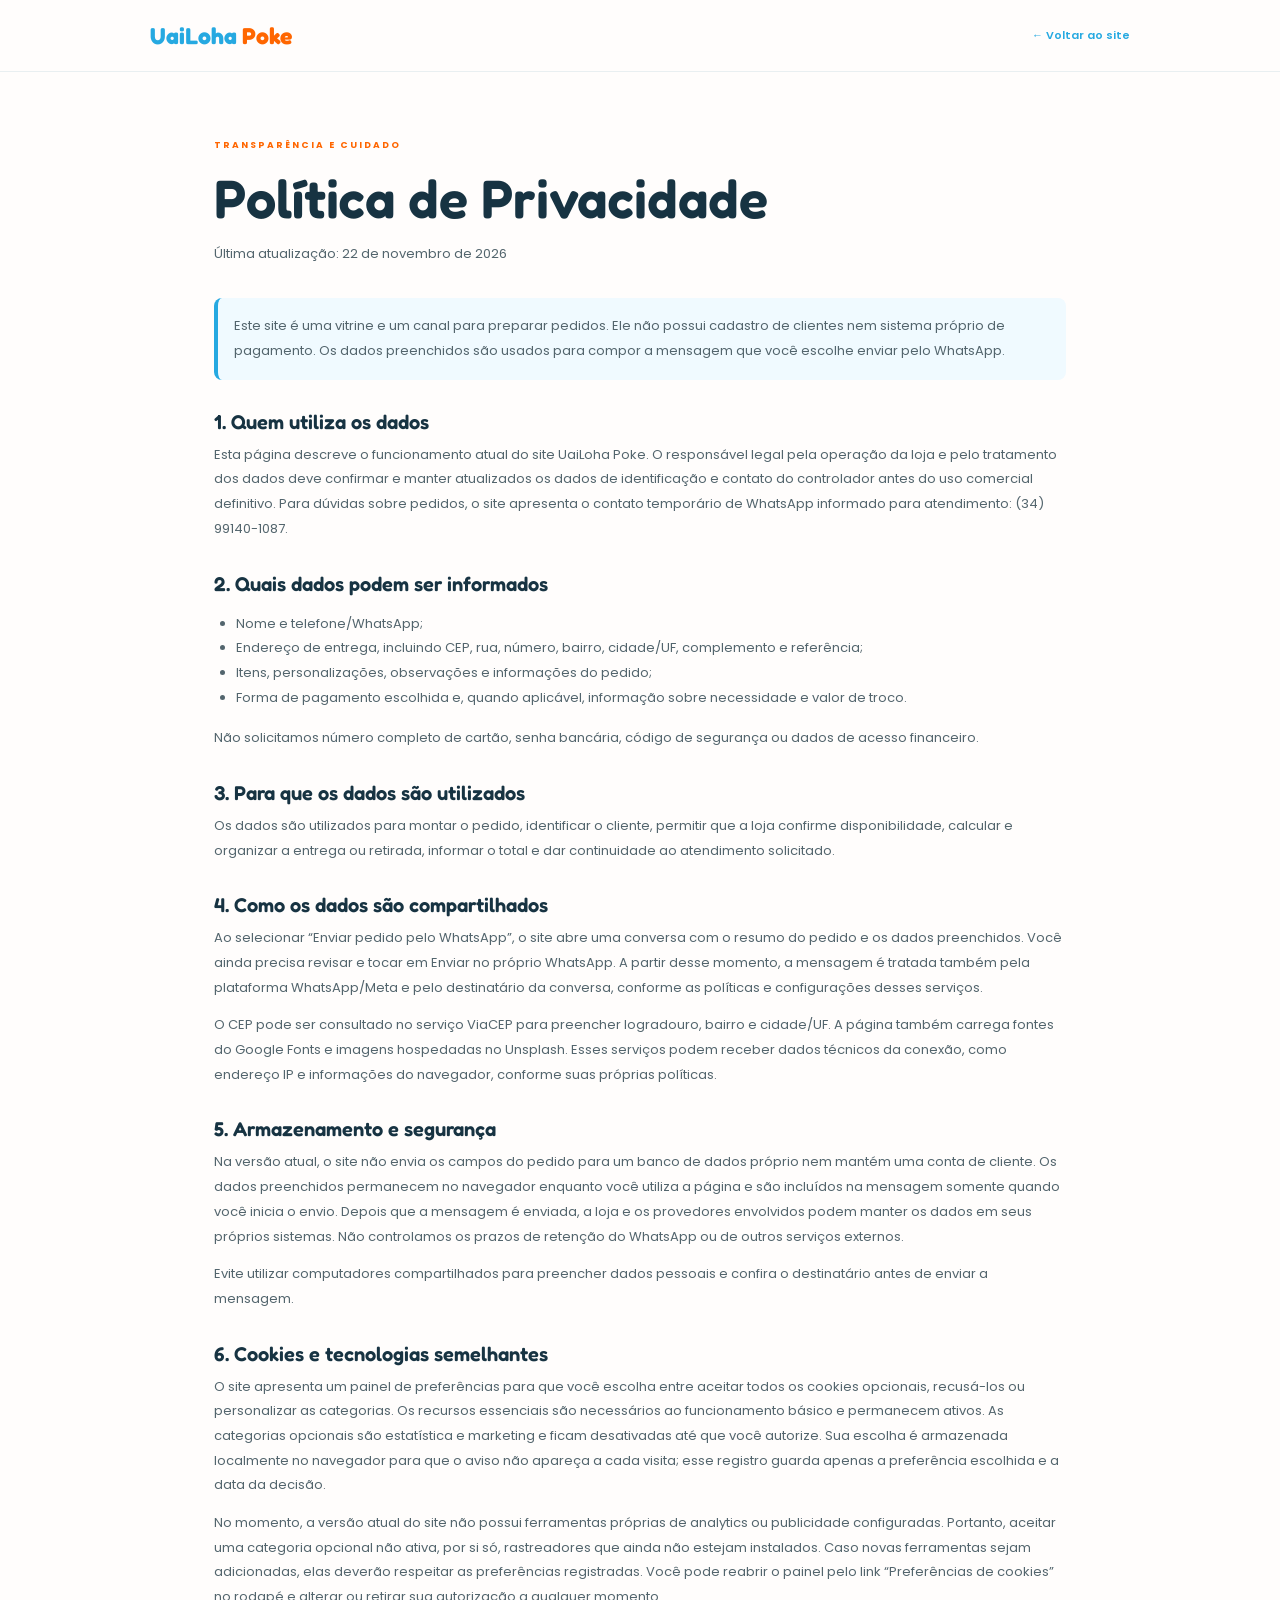
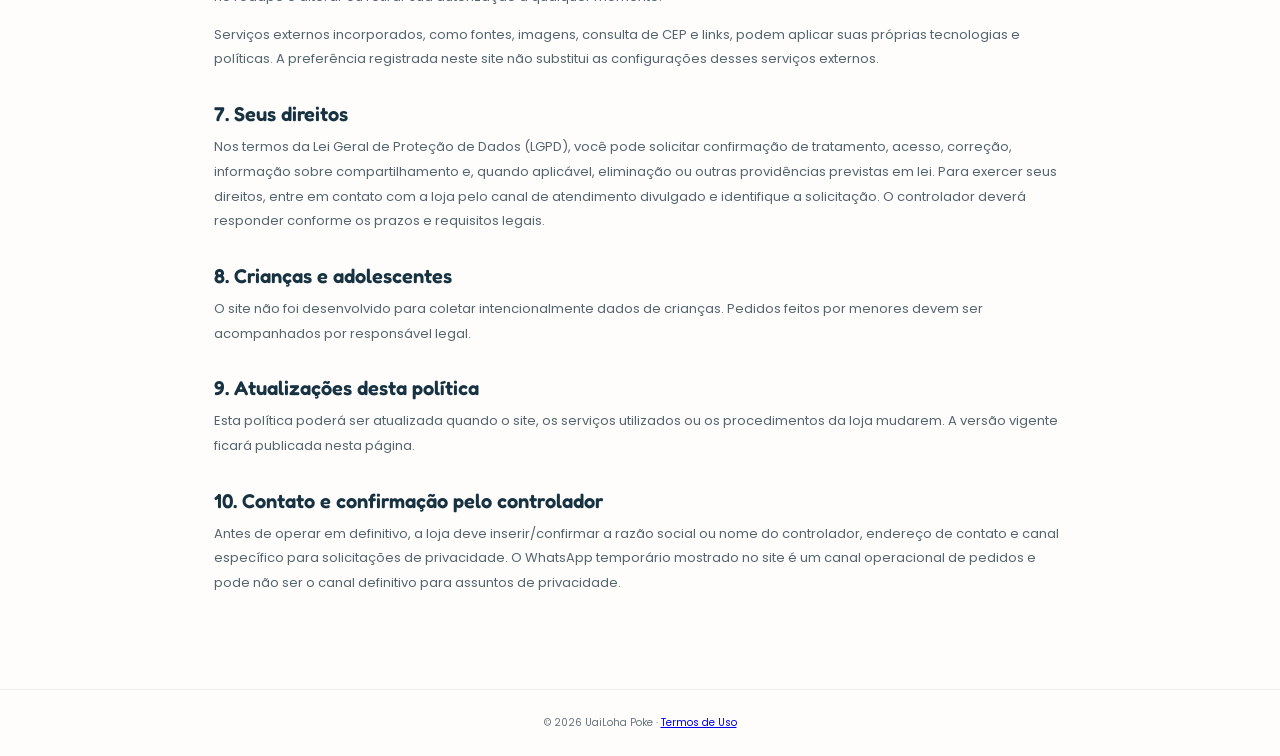
==== commit 542ae2f8: "Atualiza política sobre cookies e consentimento" ====
--- a/politica-de-privacidade.html
+++ b/politica-de-privacidade.html
@@ -1,5 +1,9 @@
 <!doctype html>
-<html lang="pt-BR"><head><meta charset="UTF-8"><meta name="viewport" content="width=device-width, initial-scale=1"><meta name="theme-color" content="#fffdfc"><meta name="description" content="Entenda quais dados são utilizados no pedido da UaiLoha Poke, para quais finalidades e como são compartilhados."><meta name="robots" content="index,follow"><link rel="canonical" href="https://uailoha-poke.vercel.app/politica-de-privacidade.html"><link rel="preconnect" href="https://fonts.googleapis.com"><link rel="preconnect" href="https://fonts.gstatic.com" crossorigin><link href="https://fonts.googleapis.com/css2?family=Fredoka:wght@500;600;700&family=Poppins:wght@400;500;600;700&display=swap" rel="stylesheet"><link rel="stylesheet" href="styles.css"><style>
+<html lang="pt-BR"><head><meta charset="UTF-8">
+  <link rel="icon" type="image/png" href="https://raw.githubusercontent.com/Alexsandrolima255300/Uailoha-Poke/ad8ede3c7702f69f5e012503746adb7264a14dd9/WhatsApp_Image_2026-11-22_at_13.41.46-removebg-preview.png" />
+  <link rel="shortcut icon" type="image/png" href="https://raw.githubusercontent.com/Alexsandrolima255300/Uailoha-Poke/ad8ede3c7702f69f5e012503746adb7264a14dd9/WhatsApp_Image_2026-11-22_at_13.41.46-removebg-preview.png" />
+  <link rel="apple-touch-icon" href="https://raw.githubusercontent.com/Alexsandrolima255300/Uailoha-Poke/ad8ede3c7702f69f5e012503746adb7264a14dd9/WhatsApp_Image_2026-11-22_at_13.41.46-removebg-preview.png" />
+<meta name="viewport" content="width=device-width, initial-scale=1"><meta name="theme-color" content="#fffdfc"><meta name="description" content="Entenda quais dados são utilizados no pedido da UaiLoha Poke, para quais finalidades e como são compartilhados."><meta name="robots" content="index,follow"><link rel="canonical" href="https://uailoha-poke.vercel.app/politica-de-privacidade.html"><link rel="preconnect" href="https://fonts.googleapis.com"><link rel="preconnect" href="https://fonts.gstatic.com" crossorigin><link href="https://fonts.googleapis.com/css2?family=Fredoka:wght@500;600;700&family=Poppins:wght@400;500;600;700&display=swap" rel="stylesheet"><link rel="stylesheet" href="styles.css"><style>
 .legal-page{min-height:100vh;background:#fffdfc}.legal-header{padding:22px max(6%,calc((100% - 980px)/2));display:flex;align-items:center;justify-content:space-between;border-bottom:1px solid #e9eff1}.legal-brand{font:700 23px var(--fredoka);color:#26a9e1;text-decoration:none}.legal-brand span{color:#ff6600}.legal-back{font:600 11px var(--poppins);color:#26a9e1;text-decoration:none}.legal-content{max-width:900px;margin:0 auto;padding:58px 24px 80px}.legal-content .eyebrow{color:#ff6600}.legal-content h1{font:600 clamp(36px,6vw,54px)/1.05 var(--fredoka);color:#173342;margin:15px 0}.legal-updated{font:400 11px var(--poppins);color:#65737a;margin-bottom:32px}.legal-content h2{font:600 20px var(--fredoka);color:#173342;margin:30px 0 9px}.legal-content p,.legal-content li{font:400 13px/1.9 var(--poppins);color:#53656d}.legal-content ul{padding-left:22px}.legal-alert{background:#f0faff;border-left:4px solid #26a9e1;border-radius:8px;padding:16px;margin:22px 0}.legal-alert p{margin:0}.legal-footer{text-align:center;padding:25px;border-top:1px solid #e9eff1;font:400 10px var(--poppins);color:#65737a}@media(max-width:600px){.legal-header{padding:18px 20px}.legal-content{padding:40px 20px 60px}.legal-content p,.legal-content li{font-size:12px}}
 </style><title>Política de Privacidade | UaiLoha Poke</title></head>
 <body class="legal-page"><header class="legal-header"><a class="legal-brand" href="index.html">UaiLoha <span>Poke</span></a><a class="legal-back" href="index.html">← Voltar ao site</a></header>
@@ -10,7 +14,7 @@
 <h2>3. Para que os dados são utilizados</h2><p>Os dados são utilizados para montar o pedido, identificar o cliente, permitir que a loja confirme disponibilidade, calcular e organizar a entrega ou retirada, informar o total e dar continuidade ao atendimento solicitado.</p>
 <h2>4. Como os dados são compartilhados</h2><p>Ao selecionar “Enviar pedido pelo WhatsApp”, o site abre uma conversa com o resumo do pedido e os dados preenchidos. Você ainda precisa revisar e tocar em Enviar no próprio WhatsApp. A partir desse momento, a mensagem é tratada também pela plataforma WhatsApp/Meta e pelo destinatário da conversa, conforme as políticas e configurações desses serviços.</p><p>O CEP pode ser consultado no serviço ViaCEP para preencher logradouro, bairro e cidade/UF. A página também carrega fontes do Google Fonts e imagens hospedadas no Unsplash. Esses serviços podem receber dados técnicos da conexão, como endereço IP e informações do navegador, conforme suas próprias políticas.</p>
 <h2>5. Armazenamento e segurança</h2><p>Na versão atual, o site não envia os campos do pedido para um banco de dados próprio nem mantém uma conta de cliente. Os dados preenchidos permanecem no navegador enquanto você utiliza a página e são incluídos na mensagem somente quando você inicia o envio. Depois que a mensagem é enviada, a loja e os provedores envolvidos podem manter os dados em seus próprios sistemas. Não controlamos os prazos de retenção do WhatsApp ou de outros serviços externos.</p><p>Evite utilizar computadores compartilhados para preencher dados pessoais e confira o destinatário antes de enviar a mensagem.</p>
-<h2>6. Cookies e tecnologias semelhantes</h2><p>O site não exige cadastro e, na implementação atual, não utiliza cookies próprios de autenticação ou publicidade. Serviços externos incorporados, como fontes, imagens ou links, podem aplicar suas próprias tecnologias e políticas.</p>
+<h2 id="cookies">6. Cookies e tecnologias semelhantes</h2><p>O site apresenta um painel de preferências para que você escolha entre aceitar todos os cookies opcionais, recusá-los ou personalizar as categorias. Os recursos essenciais são necessários ao funcionamento básico e permanecem ativos. As categorias opcionais são estatística e marketing e ficam desativadas até que você autorize. Sua escolha é armazenada localmente no navegador para que o aviso não apareça a cada visita; esse registro guarda apenas a preferência escolhida e a data da decisão.</p><p>No momento, a versão atual do site não possui ferramentas próprias de analytics ou publicidade configuradas. Portanto, aceitar uma categoria opcional não ativa, por si só, rastreadores que ainda não estejam instalados. Caso novas ferramentas sejam adicionadas, elas deverão respeitar as preferências registradas. Você pode reabrir o painel pelo link “Preferências de cookies” no rodapé e alterar ou retirar sua autorização a qualquer momento.</p><p>Serviços externos incorporados, como fontes, imagens, consulta de CEP e links, podem aplicar suas próprias tecnologias e políticas. A preferência registrada neste site não substitui as configurações desses serviços externos.</p>
 <h2>7. Seus direitos</h2><p>Nos termos da Lei Geral de Proteção de Dados (LGPD), você pode solicitar confirmação de tratamento, acesso, correção, informação sobre compartilhamento e, quando aplicável, eliminação ou outras providências previstas em lei. Para exercer seus direitos, entre em contato com a loja pelo canal de atendimento divulgado e identifique a solicitação. O controlador deverá responder conforme os prazos e requisitos legais.</p>
 <h2>8. Crianças e adolescentes</h2><p>O site não foi desenvolvido para coletar intencionalmente dados de crianças. Pedidos feitos por menores devem ser acompanhados por responsável legal.</p>
 <h2>9. Atualizações desta política</h2><p>Esta política poderá ser atualizada quando o site, os serviços utilizados ou os procedimentos da loja mudarem. A versão vigente ficará publicada nesta página.</p>
--- a/styles.css
+++ b/styles.css
@@ -1,4 +1,4 @@
-:root{--blue:#26a9e1;--orange:#ff6600;--cream:#fffdfc;--ink:#173342;--muted:#65737a;--line:#e9eff1;--fredoka:"Fredoka",sans-serif;--poppins:"Poppins",sans-serif}*{box-sizing:border-box}html{scroll-behavior:smooth}body{margin:0;background:var(--cream);color:var(--ink);font-family:var(--poppins);-webkit-font-smoothing:antialiased}.announcement{height:30px;background:var(--blue);color:white;display:flex;align-items:center;justify-content:center;gap:10px;font-size:9px;font-weight:700;letter-spacing:1.8px}.announcement span{color:#fff;font-size:13px}.site-header{height:82px;padding:0 7.2%;display:flex;align-items:center;justify-content:space-between;background:var(--cream);position:relative;z-index:5;border-bottom:1px solid rgba(23,51,66,.06)}.brand{display:inline-flex;align-items:center;gap:9px;text-decoration:none;color:var(--blue)}.brand-mark{display:grid;place-items:center;width:39px;height:39px;border-radius:50%;background:var(--orange);color:white;font-size:23px}.brand-name{font:700 25px/ .8 var(--fredoka);letter-spacing:-1px}.brand-name>span{display:block;color:var(--orange);font-size:11px;letter-spacing:4px;margin-top:5px}.main-nav{display:flex;align-items:center;gap:37px}.main-nav a,.text-link{font-size:11px;font-weight:600;text-decoration:none;color:var(--ink);transition:.2s}.main-nav a:hover,.text-link:hover{color:var(--orange)}.main-nav .nav-cta{background:var(--orange);color:white;padding:13px 20px;border-radius:30px}.nav-cta span{margin-left:12px}.menu-toggle{display:none}.hero{position:relative;min-height:610px;padding:76px 10% 75px;display:grid;grid-template-columns:1fr 1fr;align-items:center;gap:5%;overflow:hidden;background:linear-gradient(110deg,#fffdfc 0%,#fffdfc 55%,#f0faff 55%,#f0faff 100%)}.hero-copy{max-width:510px;position:relative;z-index:2}.eyebrow{display:inline-flex;align-items:center;gap:9px;color:var(--orange);font-size:9px;font-weight:700;letter-spacing:2px}.eyebrow-dot{width:7px;height:7px;background:var(--blue);border-radius:50%}h1,h2,h3,p{margin-top:0}.hero h1{font:600 clamp(52px,6vw,82px)/.98 var(--fredoka);letter-spacing:-2.5px;margin:22px 0;color:var(--ink)}h1 em,h2 em{font-style:normal;color:var(--orange)}.hero-copy>p,.intro-copy>p,.section-heading>p{font-size:13px;line-height:2;color:var(--muted);max-width:400px}.hero-actions{display:flex;align-items:center;gap:25px;margin-top:30px}.button{display:inline-flex;align-items:center;gap:25px;padding:16px 22px;border-radius:30px;text-decoration:none;font-size:11px;font-weight:700;transition:transform .2s,box-shadow .2s}.button:hover{transform:translateY(-3px);box-shadow:0 9px 22px #17334220}.button-primary{background:var(--orange);color:white}.button span{font-size:16px}.text-link span{font-size:16px;margin-left:8px;color:var(--orange)}.hero-note{display:flex;align-items:center;gap:12px;margin-top:57px;font-size:8px;line-height:1.8;letter-spacing:1.3px;color:var(--muted)}.hero-note b{color:var(--ink)}.note-flower{font-size:28px;color:var(--blue)}.hero-visual{position:relative;max-width:510px;justify-self:center;width:100%;padding:15px}.hero-photo-wrap{height:420px;border-radius:48% 48% 43% 43%;overflow:hidden;transform:rotate(3deg);box-shadow:0 20px 60px #17334220;border:9px solid white}.hero-photo{width:100%;height:100%;object-fit:cover}.photo-sticker{position:absolute;display:grid;place-content:center;text-align:center;width:93px;height:93px;border-radius:50%;font:600 12px/1.15 var(--fredoka);letter-spacing:1px;box-shadow:0 8px 20px #17334220}.sticker-top{right:-2px;top:18px;background:var(--blue);color:white;transform:rotate(12deg)}.sticker-top b{font-size:18px}.sticker-bottom{left:-12px;bottom:25px;background:var(--orange);color:white;transform:rotate(-10deg);font-size:9px}.sticker-bottom span{font-size:21px}.decor{position:absolute;color:var(--orange);font-size:48px}.decor-one{left:-28px;top:38px}.decor-two{right:1px;bottom:0;color:var(--blue);font-size:36px}.hero-bottom{position:absolute;bottom:0;left:0;right:0;height:40px;padding:0 7%;display:flex;justify-content:space-between;align-items:center;border-top:1px solid #17334212;color:#8b999e;font-size:8px;font-weight:600;letter-spacing:1.5px}.section-pad{padding:105px 12%}.intro{display:grid;grid-template-columns:1fr 1fr;align-items:center;gap:12%;background:white}.intro-art{position:relative;max-width:440px}.intro-art img{display:block;width:100%;height:360px;object-fit:cover;border-radius:12px 100px 12px 12px}.round-stamp{position:absolute;right:-32px;bottom:22px;width:112px;height:112px;border-radius:50%;display:grid;place-content:center;text-align:center;background:var(--blue);color:white;font:600 12px/1.3 var(--fredoka);letter-spacing:1px;transform:rotate(9deg);border:5px solid white}.round-stamp b{font-size:20px}.intro-copy h2,.section-heading h2,.closing-cta h2{font:600 clamp(38px,4.5vw,58px)/1.08 var(--fredoka);letter-spacing:-1px;margin:18px 0}.intro-copy>p{max-width:430px;margin-bottom:25px}.orange-link{color:var(--orange)}.build-section{background:#f1faff}.section-heading{text-align:center;max-width:600px;margin:0 auto 43px}.section-heading h2{margin:14px 0}.section-heading>p{margin:0 auto;max-width:500px}.build-grid{display:grid;grid-template-columns:repeat(3,1fr);gap:18px}.build-card{min-height:255px;padding:24px 25px;border-radius:12px;position:relative;overflow:hidden}.card-blue{background:#dff4fd}.card-orange{background:#fff0e7}.card-cream{background:#fffdfc;border:1px solid #e9eff1}.card-number{font-size:8px;font-weight:700;letter-spacing:1.7px;color:#73848a}.ingredient-art{height:100px;display:grid;place-items:center;font-size:74px;font-family:var(--fredoka);line-height:1}.art-base{color:var(--blue)}.art-flavor{color:var(--orange)}.art-finish{color:var(--blue)}.build-card h3{font:600 21px var(--fredoka);margin:9px 0 5px}.build-card p{font-size:10px;line-height:1.8;color:var(--muted);margin:0;max-width:240px}.menu-disclaimer{text-align:center;font-size:9px;color:#8b999e;margin:20px 0 0}.closing-cta{position:relative;text-align:center;background:var(--orange);color:white;padding:83px 20px 88px;overflow:hidden}.closing-cta .eyebrow{color:#fff4e9}.closing-cta h2{font-size:clamp(43px,5vw,65px);margin:15px 0}.closing-cta h2 em{color:#173342}.closing-cta p{font-size:12px;color:#fff1e7;margin-bottom:25px}.cta-flower{position:absolute;left:12%;top:28px;font-size:75px;opacity:.18}.button-light{background:white;color:var(--orange)}.site-footer{min-height:95px;padding:22px 7%;display:flex;align-items:center;justify-content:space-between;background:#fff;color:#89969b;font-size:8px;letter-spacing:1.2px}.footer-brand .brand-mark{width:32px;height:32px;font-size:18px}.footer-brand .brand-name{font-size:20px}.footer-brand .brand-name>span{font-size:9px}.site-footer>span b{color:var(--orange);font-size:13px}@media(max-width:850px){.site-header{padding:0 5%;height:72px}.main-nav{gap:18px}.hero{padding:60px 7% 70px;gap:2%}.hero-photo-wrap{height:350px}.section-pad{padding:80px 8%}.intro{gap:9%}}@media(max-width:650px){.announcement{height:27px;font-size:8px;letter-spacing:1.2px}.site-header{height:68px}.brand-name{font-size:22px}.brand-mark{width:34px;height:34px}.menu-toggle{display:flex;flex-direction:column;gap:5px;border:0;background:none;padding:10px}.menu-toggle i{width:22px;height:2px;background:var(--ink);display:block}.main-nav{display:none;position:absolute;top:68px;left:0;right:0;padding:20px 6% 25px;background:white;box-shadow:0 15px 20px #17334212;flex-direction:column;align-items:stretch;gap:20px}.main-nav.open{display:flex}.main-nav a{font-size:12px}.main-nav .nav-cta{text-align:center}.hero{display:flex;flex-direction:column;align-items:stretch;padding:53px 7% 65px;background:linear-gradient(180deg,#fffdfc 0%,#fffdfc 48%,#f0faff 48%,#f0faff 100%);gap:35px}.hero h1{font-size:58px;letter-spacing:-2px;margin:17px 0}.hero-copy>p{font-size:12px;max-width:330px}.hero-actions{gap:17px;flex-wrap:wrap;margin-top:23px}.button{padding:14px 18px;gap:15px}.hero-note{margin-top:28px}.hero-visual{max-width:390px;width:90%;padding:10px}.hero-photo-wrap{height:300px;border-width:7px}.photo-sticker{width:78px;height:78px;font-size:10px}.sticker-top{right:-10px;top:8px}.sticker-bottom{left:-13px;bottom:16px;font-size:8px}.decor-one{left:-18px;top:22px;font-size:35px}.hero-bottom{height:34px;padding:0 6%;font-size:6px;letter-spacing:.8px}.hero-bottom span:last-child{display:none}.section-pad{padding:70px 7%}.intro{display:flex;flex-direction:column;align-items:stretch;gap:43px}.intro-art{width:88%;margin:0 auto}.intro-art img{height:280px}.round-stamp{width:95px;height:95px;right:-26px;font-size:10px}.intro-copy h2,.section-heading h2{font-size:43px}.intro-copy>p,.section-heading>p{font-size:11px}.build-grid{grid-template-columns:1fr;gap:12px}.build-card{min-height:205px;padding:20px 23px}.ingredient-art{height:75px;font-size:58px}.build-card h3{font-size:20px}.closing-cta{padding:70px 20px 75px}.closing-cta h2{font-size:48px}.cta-flower{left:4%;font-size:52px}.site-footer{padding:23px 6%;gap:15px;flex-wrap:wrap}.site-footer>span:nth-child(2){order:3;width:100%;text-align:center}.site-footer>span:last-child{font-size:7px}}
+:root{--blue:#26a9e1;--orange:#ff6600;--cream:#fffdfc;--ink:#173342;--muted:#65737a;--line:#e9eff1;--fredoka:"Fredoka",sans-serif;--poppins:"Poppins",sans-serif}*{box-sizing:border-box}html{scroll-behavior:smooth}body{margin:0;background:var(--cream);color:var(--ink);font-family:var(--poppins);-webkit-font-smoothing:antialiased}.announcement{height:30px;background:var(--blue);color:white;display:flex;align-items:center;justify-content:center;gap:10px;font-size:9px;font-weight:700;letter-spacing:1.8px}.announcement span{color:#fff;font-size:13px}.site-header{height:82px;padding:0 7.2%;display:flex;align-items:center;justify-content:space-between;background:var(--cream);position:relative;z-index:5;border-bottom:1px solid rgba(23,51,66,.06)}.brand{display:inline-flex;align-items:center;gap:9px;text-decoration:none;color:var(--blue)}.brand-mark{display:grid;place-items:center;width:39px;height:39px;border-radius:50%;background:var(--orange);color:white;font-size:23px}.brand-name{font:700 25px/ .8 var(--fredoka);letter-spacing:-1px}.brand-name>span{display:block;color:var(--orange);font-size:11px;letter-spacing:4px;margin-top:5px}.main-nav{display:flex;align-items:center;gap:37px}.main-nav a,.text-link{font-size:11px;font-weight:600;text-decoration:none;color:var(--ink);transition:.2s}.main-nav a:hover,.text-link:hover{color:var(--orange)}.main-nav .nav-cta{background:var(--orange);color:white;padding:13px 20px;border-radius:30px}.nav-cta span{margin-left:12px}.menu-toggle{display:none}.hero{position:relative;min-height:610px;padding:76px 10% 75px;display:grid;grid-template-columns:1fr 1fr;align-items:center;gap:5%;overflow:hidden;background:linear-gradient(110deg,#fffdfc 0%,#fffdfc 55%,#f0faff 55%,#f0faff 100%)}.hero-copy{max-width:510px;position:relative;z-index:2}.eyebrow{display:inline-flex;align-items:center;gap:9px;color:var(--orange);font-size:9px;font-weight:700;letter-spacing:2px}.eyebrow-dot{width:7px;height:7px;background:var(--blue);border-radius:50%}h1,h2,h3,p{margin-top:0}.hero h1{font:600 clamp(52px,6vw,82px)/.98 var(--fredoka);letter-spacing:-2.5px;margin:22px 0;color:var(--ink)}h1 em,h2 em{font-style:normal;color:var(--orange)}.hero-copy>p,.intro-copy>p,.section-heading>p{font-size:13px;line-height:2;color:var(--muted);max-width:400px}.hero-actions{display:flex;align-items:center;gap:25px;margin-top:30px}.button{display:inline-flex;align-items:center;gap:25px;padding:16px 22px;border-radius:30px;text-decoration:none;font-size:11px;font-weight:700;transition:transform .2s,box-shadow .2s}.button:hover{transform:translateY(-3px);box-shadow:0 9px 22px #17334220}.hero-actions .button-primary{position:relative;isolation:isolate;justify-content:center;gap:18px;padding:17px 38px;min-height:50px;border-radius:50% / 42%;clip-path:none;background:linear-gradient(180deg,#ff7a1c 0%,var(--orange) 52%,#f45b00 100%);color:#fff;background-image:linear-gradient(180deg,transparent 46%,#ffffff55 49%,#ffffff55 51%,transparent 54%),linear-gradient(180deg,#ff7a1c 0%,var(--orange) 52%,#f45b00 100%);filter:drop-shadow(0 5px 5px #ff660033);transition:transform .2s,filter .2s}.hero-actions .button-primary:hover{transform:translateY(-3px) rotate(-1deg);filter:drop-shadow(0 9px 8px #ff660044)}.button span{font-size:16px}.text-link span{font-size:16px;margin-left:8px;color:var(--orange)}.hero-note{display:flex;align-items:center;gap:12px;margin-top:57px;font-size:8px;line-height:1.8;letter-spacing:1.3px;color:var(--muted)}.hero-note b{color:var(--ink)}.note-flower{font-size:28px;color:var(--blue)}.hero-visual{position:relative;max-width:510px;justify-self:center;width:100%;padding:15px}.hero-photo-wrap{height:420px;border-radius:48% 48% 43% 43%;overflow:hidden;transform:rotate(3deg);box-shadow:0 20px 60px #17334220;border:9px solid white}.hero-photo{width:100%;height:100%;object-fit:cover}.photo-sticker{position:absolute;display:grid;place-content:center;text-align:center;width:93px;height:93px;border-radius:50%;font:600 12px/1.15 var(--fredoka);letter-spacing:1px;box-shadow:0 8px 20px #17334220}.sticker-top{right:-2px;top:18px;background:var(--blue);color:white;transform:rotate(12deg)}.sticker-top b{font-size:18px}.sticker-bottom{left:-12px;bottom:25px;background:var(--orange);color:white;transform:rotate(-10deg);font-size:9px}.sticker-bottom span{font-size:21px}.decor{position:absolute;color:var(--orange);font-size:48px}.decor-one{left:-28px;top:38px}.decor-two{right:1px;bottom:0;color:var(--blue);font-size:36px}.hero-bottom{position:absolute;bottom:0;left:0;right:0;height:40px;padding:0 7%;display:flex;justify-content:space-between;align-items:center;border-top:1px solid #17334212;color:#8b999e;font-size:8px;font-weight:600;letter-spacing:1.5px}.section-pad{padding:105px 12%}.intro{display:grid;grid-template-columns:1fr 1fr;align-items:center;gap:12%;background:white}.intro-art{position:relative;max-width:440px}.intro-art img{display:block;width:100%;height:360px;object-fit:cover;border-radius:12px 100px 12px 12px}.round-stamp{position:absolute;right:-32px;bottom:22px;width:112px;height:112px;border-radius:50%;display:grid;place-content:center;text-align:center;background:var(--blue);color:white;font:600 12px/1.3 var(--fredoka);letter-spacing:1px;transform:rotate(9deg);border:5px solid white}.round-stamp b{font-size:20px}.intro-copy h2,.section-heading h2,.closing-cta h2{font:600 clamp(38px,4.5vw,58px)/1.08 var(--fredoka);letter-spacing:-1px;margin:18px 0}.intro-copy>p{max-width:430px;margin-bottom:25px}.orange-link{color:var(--orange)}.build-section{background:#f1faff}.section-heading{text-align:center;max-width:600px;margin:0 auto 43px}.section-heading h2{margin:14px 0}.section-heading>p{margin:0 auto;max-width:500px}.build-grid{display:grid;grid-template-columns:repeat(3,1fr);gap:18px}.build-card{min-height:255px;padding:24px 25px;border-radius:12px;position:relative;overflow:hidden}.card-blue{background:#dff4fd}.card-orange{background:#fff0e7}.card-cream{background:#fffdfc;border:1px solid #e9eff1}.card-number{font-size:8px;font-weight:700;letter-spacing:1.7px;color:#73848a}.ingredient-art{height:100px;display:grid;place-items:center;font-size:74px;font-family:var(--fredoka);line-height:1}.art-base{color:var(--blue)}.art-flavor{color:var(--orange)}.art-finish{color:var(--blue)}.build-card h3{font:600 21px var(--fredoka);margin:9px 0 5px}.build-card p{font-size:10px;line-height:1.8;color:var(--muted);margin:0;max-width:240px}.menu-disclaimer{text-align:center;font-size:9px;color:#8b999e;margin:20px 0 0}.closing-cta{position:relative;text-align:center;background:var(--orange);color:white;padding:83px 20px 88px;overflow:hidden}.closing-cta .eyebrow{color:#fff4e9}.closing-cta h2{font-size:clamp(43px,5vw,65px);margin:15px 0}.closing-cta h2 em{color:#173342}.closing-cta p{font-size:12px;color:#fff1e7;margin-bottom:25px}.cta-flower{position:absolute;left:12%;top:28px;font-size:75px;opacity:.18}.button-light{background:white;color:var(--orange)}.site-footer{min-height:95px;padding:22px 7%;display:flex;align-items:center;justify-content:space-between;background:#fff;color:#89969b;font-size:8px;letter-spacing:1.2px}.footer-brand .brand-mark{width:32px;height:32px;font-size:18px}.footer-brand .brand-name{font-size:20px}.footer-brand .brand-name>span{font-size:9px}.site-footer>span b{color:var(--orange);font-size:13px}@media(max-width:850px){.site-header{padding:0 5%;height:72px}.main-nav{gap:18px}.hero{padding:60px 7% 70px;gap:2%}.hero-photo-wrap{height:350px}.section-pad{padding:80px 8%}.intro{gap:9%}}@media(max-width:650px){.announcement{height:27px;font-size:8px;letter-spacing:1.2px}.site-header{height:68px}.brand-name{font-size:22px}.brand-mark{width:34px;height:34px}.menu-toggle{display:flex;flex-direction:column;gap:5px;border:0;background:none;padding:10px}.menu-toggle i{width:22px;height:2px;background:var(--ink);display:block}.main-nav{display:none;position:absolute;top:68px;left:0;right:0;padding:20px 6% 25px;background:white;box-shadow:0 15px 20px #17334212;flex-direction:column;align-items:stretch;gap:20px}.main-nav.open{display:flex}.main-nav a{font-size:12px}.main-nav .nav-cta{text-align:center}.hero{display:flex;flex-direction:column;align-items:stretch;padding:53px 7% 65px;background:linear-gradient(180deg,#fffdfc 0%,#fffdfc 48%,#f0faff 48%,#f0faff 100%);gap:35px}.hero h1{font-size:58px;letter-spacing:-2px;margin:17px 0}.hero-copy>p{font-size:12px;max-width:330px}.hero-actions{gap:17px;flex-wrap:wrap;margin-top:23px}.button{padding:14px 18px;gap:15px}.hero-note{margin-top:28px}.hero-visual{max-width:390px;width:90%;padding:10px}.hero-photo-wrap{height:300px;border-width:7px}.photo-sticker{width:78px;height:78px;font-size:10px}.sticker-top{right:-10px;top:8px}.sticker-bottom{left:-13px;bottom:16px;font-size:8px}.decor-one{left:-18px;top:22px;font-size:35px}.hero-bottom{height:34px;padding:0 6%;font-size:6px;letter-spacing:.8px}.hero-bottom span:last-child{display:none}.section-pad{padding:70px 7%}.intro{display:flex;flex-direction:column;align-items:stretch;gap:43px}.intro-art{width:88%;margin:0 auto}.intro-art img{height:280px}.round-stamp{width:95px;height:95px;right:-26px;font-size:10px}.intro-copy h2,.section-heading h2{font-size:43px}.intro-copy>p,.section-heading>p{font-size:11px}.build-grid{grid-template-columns:1fr;gap:12px}.build-card{min-height:205px;padding:20px 23px}.ingredient-art{height:75px;font-size:58px}.build-card h3{font-size:20px}.closing-cta{padding:70px 20px 75px}.closing-cta h2{font-size:48px}.cta-flower{left:4%;font-size:52px}.site-footer{padding:23px 6%;gap:15px;flex-wrap:wrap}.site-footer>span:nth-child(2){order:3;width:100%;text-align:center}.site-footer>span:last-child{font-size:7px}}
 /* Logo oficial enviado pelo cliente */
 .brand-logo{display:block;width:190px;height:58px;object-fit:contain;object-position:left center}.footer-logo{width:160px;height:48px}@media(max-width:650px){.brand-logo{width:158px;height:50px}.footer-logo{width:145px;height:44px}}
 
@@ -194,3 +194,202 @@
 .faq-section{background:#f0faff}.faq-list{max-width:850px;margin:0 auto;display:grid;gap:10px}.faq-list details{background:#fff;border:1px solid #e1edf1;border-radius:12px;padding:0 18px}.faq-list summary{position:relative;cursor:pointer;list-style:none;padding:17px 30px 17px 0;font:600 13px var(--poppins);color:var(--ink)}.faq-list summary::-webkit-details-marker{display:none}.faq-list summary:after{content:"+";position:absolute;right:2px;top:12px;color:var(--orange);font:600 23px var(--fredoka)}.faq-list details[open] summary:after{content:"−"}.faq-list details p{font-size:11px;line-height:1.8;color:var(--muted);padding:0 0 16px;margin:0}
 .cep-status{font:400 8px/1.6 var(--poppins);color:var(--muted);margin:8px 0 0}.checkout-order-summary{margin:14px 0 6px;padding:13px;background:#f0faff;border:1px solid #dceef5;border-radius:11px}.checkout-order-summary h4{font:600 13px var(--poppins);margin:0 0 8px}.checkout-order-summary p{font:400 9px/1.7 var(--poppins);color:var(--muted);margin:0 0 7px;white-space:pre-line;overflow-wrap:anywhere}
 @media(max-width:650px){.store-links{display:grid;gap:10px}.faq-list summary{font-size:11px}.faq-list details p{font-size:10px}.checkout-order-summary{padding:11px}.checkout-order-summary p{font-size:8px}}
+
+/* Acessibilidade, alergênicos e páginas legais */
+.allergen-panel{max-width:1120px;margin:36px auto 0;padding:24px;background:#fff;border:1px solid #e1edf1;border-radius:18px;box-shadow:0 12px 35px rgba(23,51,66,.04)}
+.allergen-heading{max-width:760px;margin-bottom:18px}.allergen-heading h3{font:600 25px var(--fredoka);margin:9px 0;color:var(--ink)}.allergen-heading p,.allergen-footnote{font:400 11px/1.8 var(--poppins);color:var(--muted)}
+.allergen-scroll{overflow-x:auto;border:1px solid #e6eef1;border-radius:10px}.allergen-table{width:100%;min-width:820px;border-collapse:collapse;font:400 9px/1.5 var(--poppins);text-align:center}.allergen-table th,.allergen-table td{padding:11px 9px;border-bottom:1px solid #eaf0f2}.allergen-table thead th{background:#f0faff;color:var(--ink);font-weight:700}.allergen-table tbody th{text-align:left;color:var(--ink);font-weight:600}.allergen-table td{color:#8a5200;background:#fffaf3}.allergen-footnote{margin:14px 0 0}
+.footer-legal{display:flex;gap:15px;flex-wrap:wrap;justify-content:center}.footer-legal a{font:500 9px var(--poppins);color:var(--blue);text-decoration:none}.footer-legal a:hover{text-decoration:underline;color:var(--orange)}
+@media(max-width:650px){.allergen-panel{margin:25px 0 0;padding:16px 12px}.allergen-heading h3{font-size:21px}.allergen-heading p,.allergen-footnote{font-size:10px}.footer-legal{width:100%;order:3}}
+
+
+/* Entrada animada da imagem principal a cada carregamento do site */
+.hero-photo-wrap{
+  transform-origin:center;
+  animation:heroPhotoEntrance 1.15s cubic-bezier(.2,.75,.25,1) both,
+            heroPhotoFloat 6s ease-in-out 1.15s infinite;
+}
+.hero-photo{
+  animation:heroImageReveal 1.35s cubic-bezier(.2,.75,.25,1) both;
+}
+@keyframes heroPhotoEntrance{
+  0%{opacity:0;transform:translateY(34px) scale(.88) rotate(-4deg)}
+  70%{opacity:1;transform:translateY(-5px) scale(1.025) rotate(1deg)}
+  100%{opacity:1;transform:translateY(0) scale(1) rotate(0)}
+}
+@keyframes heroImageReveal{
+  0%{filter:saturate(.7);transform:scale(1.12)}
+  100%{filter:saturate(1);transform:scale(1)}
+}
+@keyframes heroPhotoFloat{
+  0%,100%{translate:0 0}
+  50%{translate:0 -7px}
+}
+@media(prefers-reduced-motion:reduce){
+  .hero-photo-wrap,.hero-photo{animation:none!important;transform:none!important;filter:none!important}
+}
+
+
+/* Coqueiro decorativo no fundo do banner principal */
+.hero-visual{isolation:isolate}
+.hero-palm{
+  position:absolute;
+  z-index:-1;
+  width:clamp(260px,36vw,430px);
+  height:auto;
+  object-fit:contain;
+  top:-76px;
+  right:-82px;
+  opacity:.98;
+  pointer-events:none;
+  filter:drop-shadow(0 8px 12px #17334212);
+}
+.hero-photo-wrap{position:relative;z-index:1}
+.hero-visual .photo-sticker,.hero-visual .decor{z-index:2}
+@media(max-width:650px){
+  .hero-palm{
+    width:clamp(210px,62vw,285px);
+    top:-52px;
+    right:-48px;
+  }
+}
+
+
+/* Textos entram suavemente conforme cada seção aparece na tela */
+.scroll-reveal{
+  opacity:0;
+  transform:translate3d(0,24px,0);
+  transition:opacity .72s ease,transform .72s cubic-bezier(.2,.7,.2,1);
+  transition-delay:var(--reveal-delay,0ms);
+  will-change:opacity,transform;
+}
+.scroll-reveal.is-visible{
+  opacity:1;
+  transform:translate3d(0,0,0);
+}
+@media(prefers-reduced-motion:reduce){
+  .scroll-reveal{opacity:1;transform:none;transition:none;will-change:auto}
+}
+
+
+/* Finalização ocupa toda a largura, sem concentrar os campos em um cartão lateral */
+.bag-panel.checkout-page{
+  display:flex;
+  flex-direction:column;
+  width:100%;
+  min-height:100vh;
+  height:auto;
+  max-height:none;
+  overflow:visible;
+  padding:28px clamp(22px,6vw,92px) 48px;
+  gap:22px;
+  background:#f8fcfd;
+}
+.bag-panel.checkout-page .bag-heading,
+.bag-panel.checkout-page .bag-items,
+.bag-panel.checkout-page .bag-footer{
+  width:100%;
+  max-width:1240px;
+  margin-left:auto;
+  margin-right:auto;
+  box-sizing:border-box;
+}
+.bag-panel.checkout-page .bag-footer{
+  position:static;
+  max-height:none;
+  overflow:visible;
+  display:grid;
+  grid-template-columns:repeat(2,minmax(0,1fr));
+  align-items:start;
+  gap:22px 28px;
+  padding:26px 0 0;
+  margin-top:0;
+  margin-bottom:24px;
+  border:0;
+  border-top:1px solid #dce9ee;
+  border-radius:0;
+  background:transparent;
+  box-shadow:none;
+}
+.bag-panel.checkout-page .bag-total,
+.bag-panel.checkout-page #bag-kcal,
+.bag-panel.checkout-page .delivery-section,
+.bag-panel.checkout-page .payment-section,
+.bag-panel.checkout-page .allergen-panel,
+.bag-panel.checkout-page .terms-acceptance,
+.bag-panel.checkout-page #finalize-note{
+  grid-column:1 / -1;
+}
+.bag-panel.checkout-page .bag-total{
+  padding:18px 22px;
+  border-radius:16px;
+  background:#fff;
+  border:1px solid #e2edf1;
+  align-items:center;
+}
+.bag-panel.checkout-page #bag-kcal{margin:-15px 0 0 22px}
+.bag-panel.checkout-page .delivery-section,
+.bag-panel.checkout-page .payment-section{
+  width:100%;
+  box-sizing:border-box;
+}
+.bag-panel.checkout-page .checkout-order-summary{
+  width:100%;
+  box-sizing:border-box;
+  padding:18px 20px;
+}
+.bag-panel.checkout-page .checkout-order-summary p{font-size:11px}
+.bag-panel.checkout-page .delivery-fee-row,
+.bag-panel.checkout-page .checkout-grand-total{
+  align-self:stretch;
+  margin:0;
+  padding:16px 20px;
+  border-radius:12px;
+  background:#fff;
+  border:1px solid #e2edf1;
+}
+.bag-panel.checkout-page .checkout-grand-total{border-color:#ffd0b5;background:#fff8f3}
+.bag-panel.checkout-page .allergen-panel{margin:0;max-width:none}
+.bag-panel.checkout-page .terms-acceptance{margin:0}
+.bag-panel.checkout-page .bag-checkout,
+.bag-panel.checkout-page .finalize-order{width:100%;justify-content:center}
+.bag-panel.checkout-page #finalize-note{text-align:center}
+@media(max-width:650px){
+  .bag-panel.checkout-page{padding:0 18px 30px;gap:12px}
+  .bag-panel.checkout-page .bag-footer{display:flex;flex-direction:column;gap:16px;padding:18px 0;margin-bottom:20px}
+  .bag-panel.checkout-page .bag-total,
+  .bag-panel.checkout-page .delivery-fee-row,
+  .bag-panel.checkout-page .checkout-grand-total{width:100%;box-sizing:border-box}
+  .bag-panel.checkout-page #bag-kcal{margin:-10px 0 0}
+  .bag-panel.checkout-page .checkout-order-summary{padding:14px}
+}
+
+/* Aviso e painel de preferências de cookies */
+.cookie-banner[hidden]{display:none!important}
+.cookie-banner{position:fixed;z-index:10050;left:22px;right:22px;bottom:20px;max-width:1080px;margin:0 auto;padding:22px 24px;display:flex;align-items:center;justify-content:space-between;gap:28px;background:#fff;border:1px solid #dceaf0;border-radius:18px;box-shadow:0 16px 55px #17334230;color:var(--ink)}
+.cookie-banner-copy{max-width:610px}
+.cookie-kicker{font-size:9px;font-weight:700;letter-spacing:1.7px;color:var(--orange)}
+.cookie-banner h2,.cookie-dialog h2{font:600 25px/1.1 var(--fredoka);margin:7px 0;color:var(--ink)}
+.cookie-banner p,.cookie-dialog-content>p{font:400 11px/1.7 var(--poppins);color:var(--muted);margin:0 0 8px}
+.cookie-banner-copy>a{font:600 10px var(--poppins);color:#168bbd;text-decoration:underline}
+.cookie-banner-actions{display:flex;flex-wrap:wrap;justify-content:flex-end;gap:8px;flex:0 0 auto}
+.cookie-button{border:1px solid transparent;border-radius:24px;padding:12px 15px;font:600 10px var(--poppins);cursor:pointer;transition:transform .2s,background .2s}
+.cookie-button:hover{transform:translateY(-2px)}
+.cookie-accept{background:var(--orange);color:white}
+.cookie-reject{background:#fff;color:var(--ink);border-color:#dce5e9}
+.cookie-customize{background:#eaf7fc;color:#147da8;border-color:#ccebf7}
+.cookie-dialog{width:min(92vw,540px);max-width:540px;border:0;border-radius:20px;padding:0;box-shadow:0 20px 70px #17334240;color:var(--ink)}
+.cookie-dialog::backdrop{background:#102b38a8;backdrop-filter:blur(3px)}
+.cookie-dialog-content{position:relative;padding:30px}
+.cookie-dialog h2{font-size:29px;margin:8px 0 12px}
+.cookie-dialog-close{position:absolute;right:17px;top:13px;border:0;background:transparent;color:var(--muted);font-size:28px;cursor:pointer}
+.cookie-category{display:flex;align-items:center;justify-content:space-between;gap:18px;padding:15px 0;border-bottom:1px solid var(--line);font-family:var(--poppins)}
+.cookie-category b,.cookie-category small{display:block}
+.cookie-category b{font-size:12px;color:var(--ink)}
+.cookie-category small{font-size:10px;line-height:1.5;color:var(--muted);margin-top:3px}
+.cookie-category input{width:19px;height:19px;accent-color:var(--orange);flex:0 0 auto}
+.cookie-always-on{font:600 9px var(--poppins);color:#168bbd;white-space:nowrap}
+.cookie-dialog-note{font:400 10px/1.6 var(--poppins);color:var(--muted);background:#f1faff;border-radius:10px;padding:12px;margin:15px 0}
+.cookie-dialog-actions{display:flex;justify-content:flex-end;gap:8px;flex-wrap:wrap;margin-top:18px}
+.cookie-settings-link{border:0;background:none;padding:0;color:inherit;font:inherit;letter-spacing:inherit;cursor:pointer;text-decoration:underline}
+@media(max-width:700px){.cookie-banner{left:12px;right:12px;bottom:12px;display:block;padding:19px;border-radius:16px;max-height:78vh;overflow:auto}.cookie-banner h2{font-size:23px}.cookie-banner-actions{display:grid;grid-template-columns:1fr 1fr;margin-top:15px}.cookie-banner-actions .cookie-customize{grid-column:1/-1}.cookie-button{padding:12px 10px}.cookie-dialog-content{padding:25px 20px}.cookie-dialog-actions{display:grid;grid-template-columns:1fr}.cookie-dialog-actions .cookie-button{width:100%}.cookie-settings-link{font-size:8px}}
